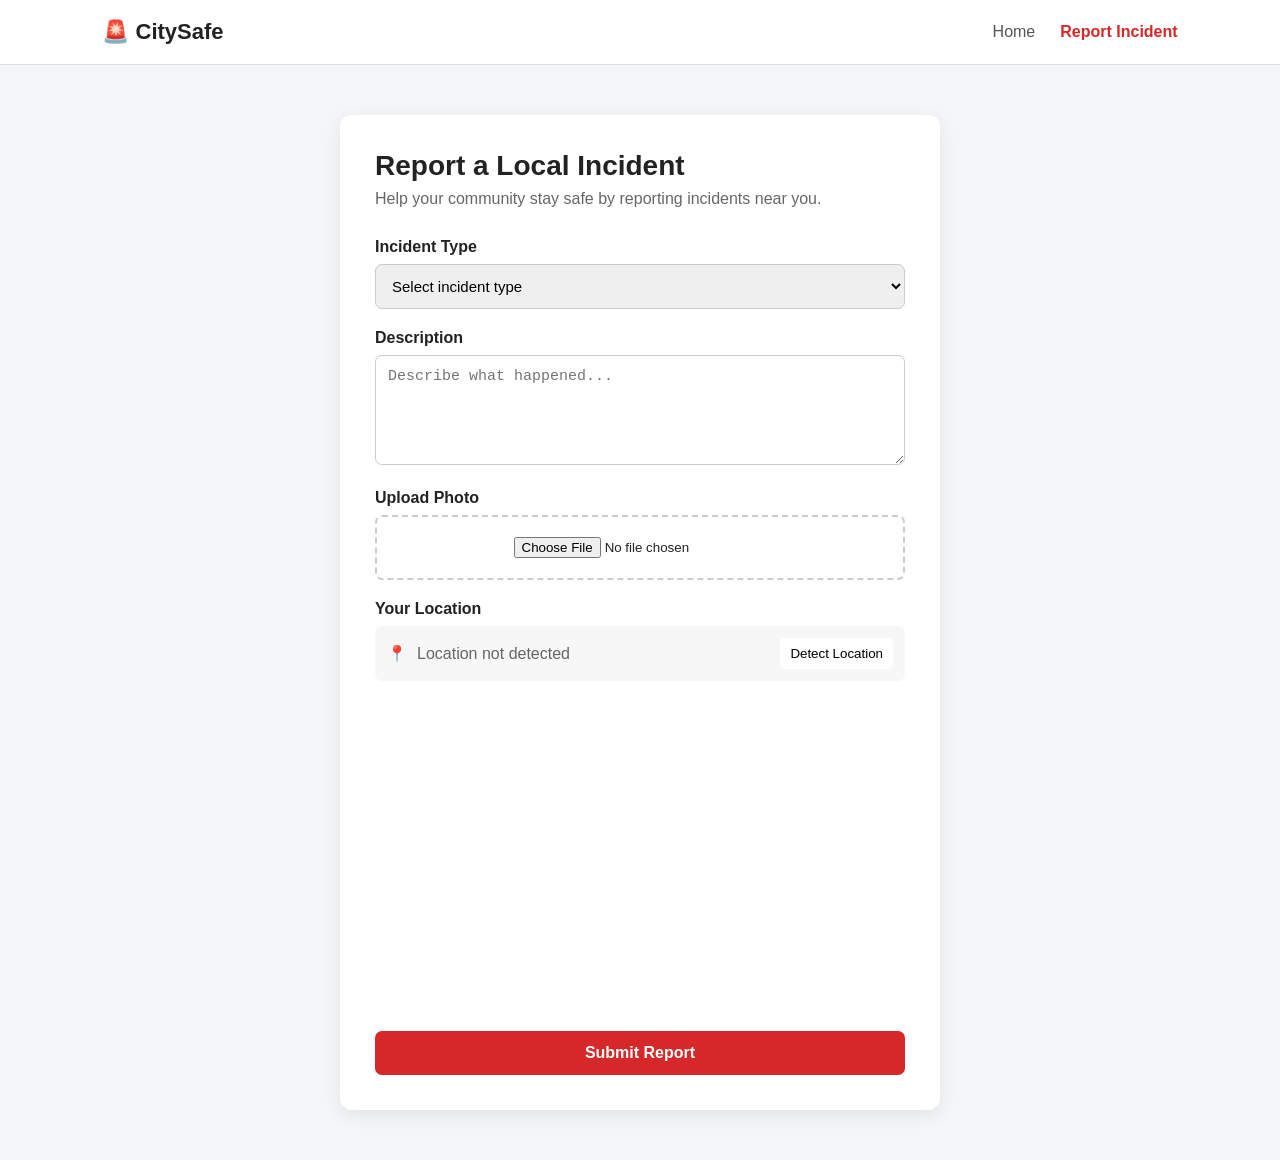
==== index.html @ e9fa4429 "initial frontend upload" ====
<!DOCTYPE html>
<html lang="en">

<head>
    <meta charset="UTF-8">
    <meta name="viewport" content="width=device-width, initial-scale=1.0">

    <title>CitySafe - Report Incident</title>

    <link rel="stylesheet" href="style.css">
    <link
    rel="stylesheet"
    href="https://unpkg.com/leaflet@1.9.4/dist/leaflet.css"
/>
</head>

<body>

    <header>

        <div class="logo">
            🚨 CitySafe
        </div>

        <nav>
            <a href="#">Home</a>
            <a href="#" class="active">Report Incident</a>
        </nav>

    </header>


    <main>

        <div class="form-container">

            <h1>Report a Local Incident</h1>

            <p class="subtitle">
                Help your community stay safe by reporting incidents near you.
            </p>


            <form id="incidentForm">

                <label for="incidentType">
                    Incident Type
                </label>

                <select id="incidentType" required>

                    <option value="">
                        Select incident type
                    </option>

                    <option>
                        Waterlogging
                    </option>

                    <option>
                        Fallen Tree
                    </option>

                    <option>
                        Road Blockage
                    </option>

                    <option>
                        Pipe Burst
                    </option>

                    <option>
                        Fire
                    </option>

                    <option>
                        Dangerous Pothole
                    </option>

                    <option>
                        Other
                    </option>

                </select>


                <label for="description">
                    Description
                </label>

                <textarea
                    id="description"
                    placeholder="Describe what happened..."
                    required
                ></textarea>


                <label for="photo">
                    Upload Photo
                </label>

                <div class="upload-box">

                    <input
                        type="file"
                        id="photo"
                        accept="image/*""
                        >
                    
                    <img
                        id="photoPreview"
                        src=""
                        alt="Photo preview"
                        style="display: none;"
                    >    
                
                        

                </div>


                <label>
                    Your Location
                </label>

                <div class="location-box">

                    <span>📍</span>

                    <span id="locationText">
                        Location not detected
                    </span>

                    <button
                        type="button"
                        id="locationBtn"
                    >
                        Detect Location
                    </button>

                </div>
                <div id="map"></div>


                <button
                    type="button"
                    id="submitBtn"
                    class="submit-btn"
                >
                    Submit Report
                </button>

            </form>

            <div id="message"></div>

        </div>

    </main>
    <script src="https://unpkg.com/leaflet@1.9.4/dist/leaflet.js"></script>
    <script src="script.js"></script>

</body>

</html>
---- style.css ----
* {
    box-sizing: border-box;
    margin: 0;
    padding: 0;
}

body {
    font-family: Arial, sans-serif;
    background: #f4f6f8;
    color: #222;
}

/* Header */

header {
    background: white;
    height: 65px;
    padding: 0 8%;

    display: flex;
    align-items: center;
    justify-content: space-between;

    border-bottom: 1px solid #ddd;
}

.logo {
    font-size: 22px;
    font-weight: bold;
}

nav {
    display: flex;
    gap: 25px;
}

nav a {
    text-decoration: none;
    color: #555;
}

nav a.active {
    color: #d62828;
    font-weight: bold;
}

/* Main */

main {
    min-height: calc(100vh - 65px);

    display: flex;
    justify-content: center;

    padding: 50px 20px;
}

/* Form */

.form-container {
    width: 100%;
    max-width: 600px;

    background: white;

    padding: 35px;

    border-radius: 12px;

    box-shadow: 0 5px 20px rgba(0, 0, 0, 0.08);
}

h1 {
    font-size: 28px;
    margin-bottom: 8px;
}

.subtitle {
    color: #666;
    margin-bottom: 30px;
}

/* Form fields */

label {
    display: block;

    margin-top: 20px;
    margin-bottom: 8px;

    font-weight: bold;
}

select,
textarea {
    width: 100%;

    padding: 12px;

    border: 1px solid #ccc;

    border-radius: 7px;

    font-size: 15px;
}

textarea {
    height: 110px;
    resize: vertical;
}

/* Upload */

.upload-box {
    border: 2px dashed #ccc;

    padding: 20px;

    border-radius: 7px;

    text-align: center;
}

/* Location */

.location-box {
    display: flex;
    align-items: center;
    gap: 10px;

    padding: 12px;

    background: #f7f7f7;

    border-radius: 7px;
}

#locationText {
    flex: 1;
    color: #666;
}

#locationBtn {
    border: none;

    background: white;

    padding: 8px 10px;

    border-radius: 5px;

    cursor: pointer;
}

/* Submit */

.submit-btn {
    width: 100%;

    margin-top: 30px;

    padding: 13px;

    border: none;

    border-radius: 7px;

    background: #d62828;

    color: white;

    font-size: 16px;

    font-weight: bold;

    cursor: pointer;
}
#photoPreview {
    width: 100%;
    max-width: 400px;
    height: 250px;
    object-fit: contain;
    display: block;
    margin: 15px auto;
    border-radius: 10px;
}
#map {
    height: 300px;
    width: 100%;
    margin-top: 20px;
    border-radius: 10px;
}
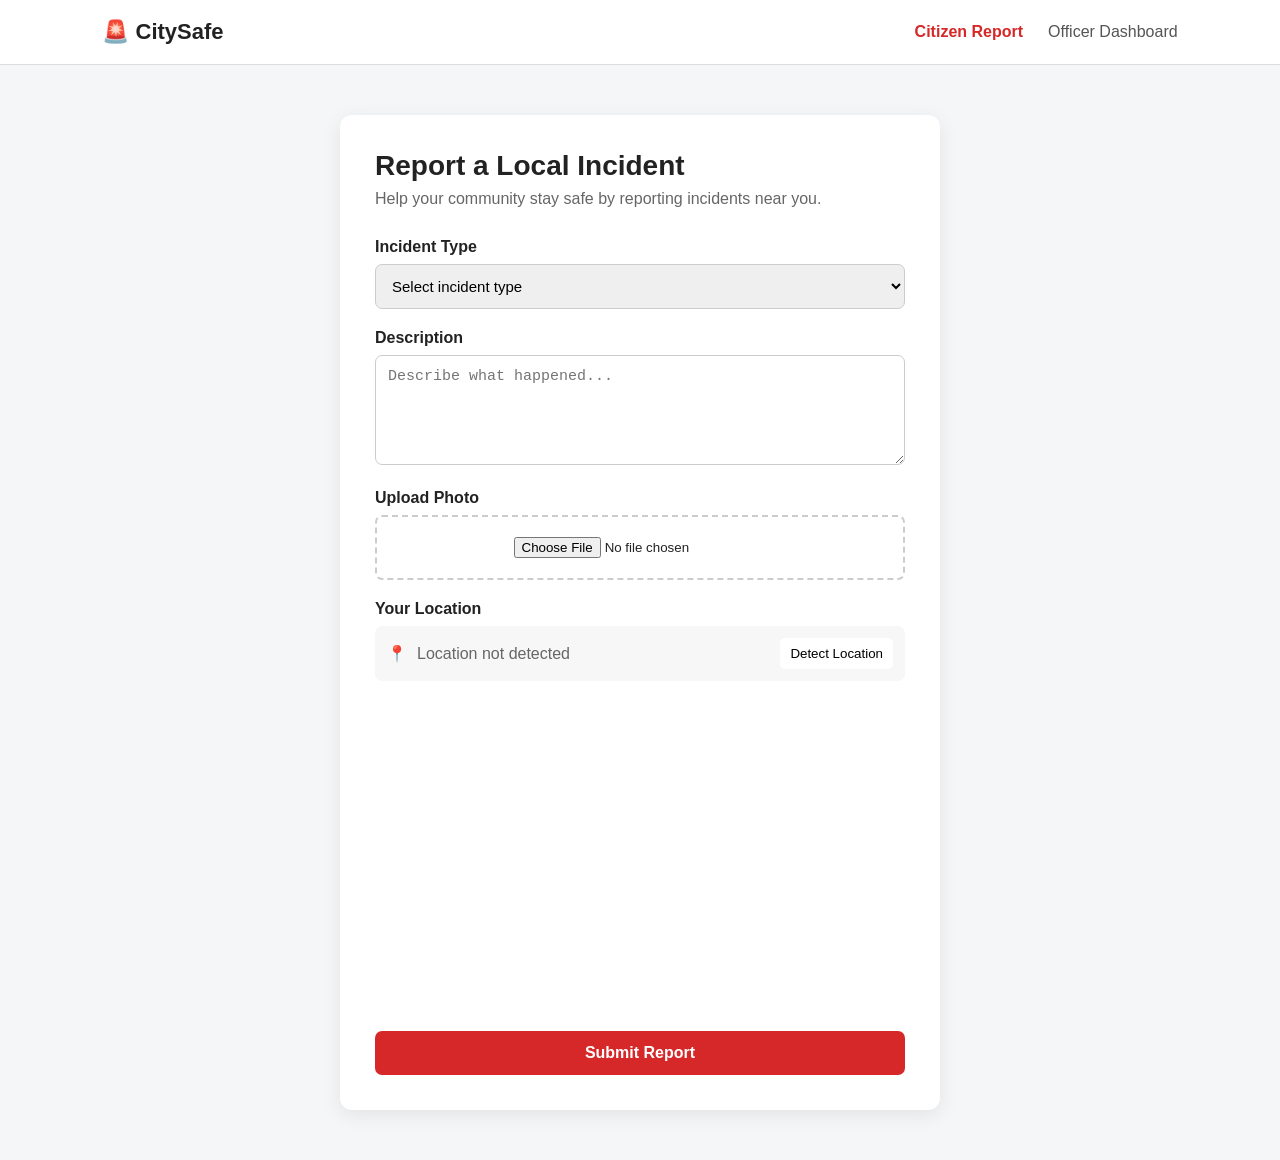
==== commit 2d602657: "Added officer dashboard and updated citizen officer flow" ====
--- a/index.html
+++ b/index.html
@@ -23,8 +23,14 @@
         </div>
 
         <nav>
-            <a href="#">Home</a>
-            <a href="#" class="active">Report Incident</a>
+            <nav>
+    <a href="#" class="active">Citizen Report</a>
+
+    <a href="officer.html">
+        Officer Dashboard
+    </a>
+</nav>
+            
         </nav>
 
     </header>
--- a/style.css
+++ b/style.css
@@ -189,4 +189,84 @@
     width: 100%;
     margin-top: 20px;
     border-radius: 10px;
-}+}
+.dashboard-card {
+    background: #f7f7f7;
+    border: 1px solid #ddd;
+    padding: 20px;
+    margin-top: 15px;
+    border-radius: 8px;
+}
+
+.dashboard-card h2 {
+    font-size: 18px;
+    margin-bottom: 8px;
+}
+
+.dashboard-card p {
+    font-size: 28px;
+    font-weight: bold;
+}
+
+.report-card {
+    background: white;
+    border: 1px solid #ddd;
+    padding: 15px;
+    margin-top: 12px;
+    border-radius: 8px;
+}
+
+.report-card h3 {
+    margin-bottom: 8px;
+}
+
+.report-card p {
+    margin-top: 5px;
+    color: #666;
+}
+.report-details {
+    margin-top: 30px;
+    padding: 20px;
+
+    background: #f7f7f7;
+
+    border: 1px solid #ddd;
+
+    border-radius: 8px;
+}
+
+.report-details h2 {
+    margin-bottom: 15px;
+}
+
+.report-details p {
+    margin-top: 10px;
+    color: #555;
+}
+
+.action-btn {
+    margin-top: 18px;
+
+    padding: 10px 16px;
+
+    border: none;
+
+    border-radius: 6px;
+
+    background: #d62828;
+
+    color: white;
+
+    cursor: pointer;
+}
+
+.action-btn:hover {
+    background: #b71c1c;
+}
+#officerMap {
+    height: 400px;
+    width: 100%;
+    margin-top: 20px;
+    border-radius: 8px;
+}
+    
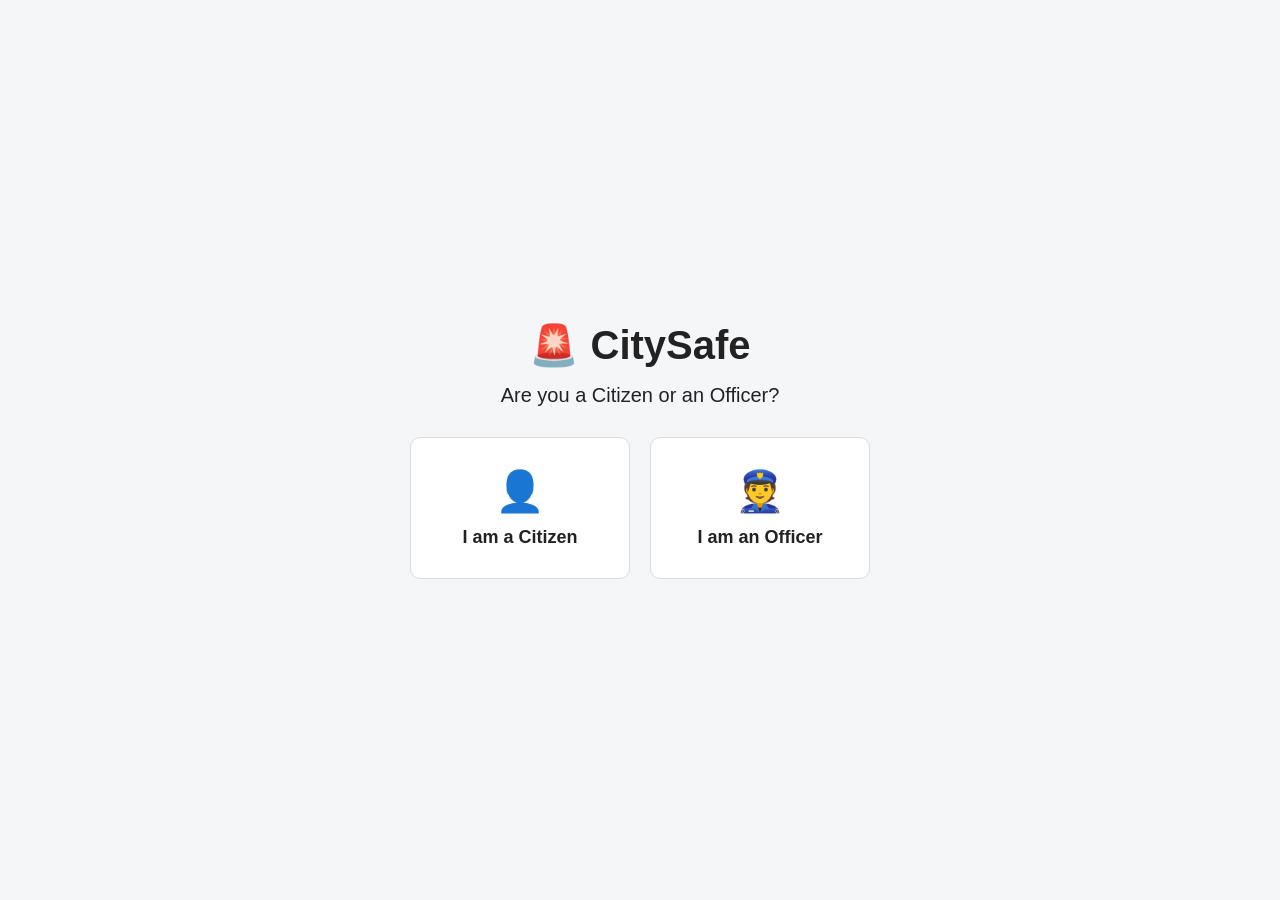
==== commit 871ace4a: "Add login flow and update home page" ====
--- a/index.html
+++ b/index.html
@@ -2,169 +2,48 @@
 <html lang="en">
 
 <head>
+
     <meta charset="UTF-8">
+
     <meta name="viewport" content="width=device-width, initial-scale=1.0">
 
-    <title>CitySafe - Report Incident</title>
+    <title>CitySafe</title>
 
     <link rel="stylesheet" href="style.css">
-    <link
-    rel="stylesheet"
-    href="https://unpkg.com/leaflet@1.9.4/dist/leaflet.css"
-/>
+
 </head>
 
 <body>
 
-    <header>
+    <main class="home-container">
 
-        <div class="logo">
-            🚨 CitySafe
-        </div>
+        <div class="home-content">
 
-        <nav>
-            <nav>
-    <a href="#" class="active">Citizen Report</a>
+            <h1>🚨 CitySafe</h1>
 
-    <a href="officer.html">
-        Officer Dashboard
-    </a>
-</nav>
-            
-        </nav>
-
-    </header>
-
-
-    <main>
-
-        <div class="form-container">
-
-            <h1>Report a Local Incident</h1>
-
-            <p class="subtitle">
-                Help your community stay safe by reporting incidents near you.
+            <p>
+                Are you a Citizen or an Officer?
             </p>
 
+            <div class="role-container">
 
-            <form id="incidentForm">
+                <!-- Citizen -->
+                <a href="login-citizen.html" class="role-card">
+                    <span>👤</span>
+                    <strong>I am a Citizen</strong>
+                </a>
 
-                <label for="incidentType">
-                    Incident Type
-                </label>
+                <!-- Officer -->
+                <a href="login-officer.html" class="role-card">
+                    <span>👮</span>
+                    <strong>I am an Officer</strong>
+                </a>
 
-                <select id="incidentType" required>
-
-                    <option value="">
-                        Select incident type
-                    </option>
-
-                    <option>
-                        Waterlogging
-                    </option>
-
-                    <option>
-                        Fallen Tree
-                    </option>
-
-                    <option>
-                        Road Blockage
-                    </option>
-
-                    <option>
-                        Pipe Burst
-                    </option>
-
-                    <option>
-                        Fire
-                    </option>
-
-                    <option>
-                        Dangerous Pothole
-                    </option>
-
-                    <option>
-                        Other
-                    </option>
-
-                </select>
-
-
-                <label for="description">
-                    Description
-                </label>
-
-                <textarea
-                    id="description"
-                    placeholder="Describe what happened..."
-                    required
-                ></textarea>
-
-
-                <label for="photo">
-                    Upload Photo
-                </label>
-
-                <div class="upload-box">
-
-                    <input
-                        type="file"
-                        id="photo"
-                        accept="image/*""
-                        >
-                    
-                    <img
-                        id="photoPreview"
-                        src=""
-                        alt="Photo preview"
-                        style="display: none;"
-                    >    
-                
-                        
-
-                </div>
-
-
-                <label>
-                    Your Location
-                </label>
-
-                <div class="location-box">
-
-                    <span>📍</span>
-
-                    <span id="locationText">
-                        Location not detected
-                    </span>
-
-                    <button
-                        type="button"
-                        id="locationBtn"
-                    >
-                        Detect Location
-                    </button>
-
-                </div>
-                <div id="map"></div>
-
-
-                <button
-                    type="button"
-                    id="submitBtn"
-                    class="submit-btn"
-                >
-                    Submit Report
-                </button>
-
-            </form>
-
-            <div id="message"></div>
+            </div>
 
         </div>
 
     </main>
-    <script src="https://unpkg.com/leaflet@1.9.4/dist/leaflet.js"></script>
-    <script src="script.js"></script>
 
 </body>
 
--- a/style.css
+++ b/style.css
@@ -269,4 +269,228 @@
     margin-top: 20px;
     border-radius: 8px;
 }
+
+/* Home Page */
+
+.home-container {
+    min-height: 100vh;
+    display: flex;
+    justify-content: center;
+    align-items: center;
+    padding: 20px;
+}
+
+.home-content {
+    text-align: center;
+    width: 100%;
+    max-width: 700px;
+}
+
+.home-content h1 {
+    font-size: 40px;
+    margin-bottom: 15px;
+}
+
+.home-content > p {
+    font-size: 20px;
+    margin-bottom: 30px;
+}
+
+.role-container {
+    display: flex;
+    gap: 20px;
+    justify-content: center;
+}
+
+.role-card {
+    width: 220px;
+    padding: 30px 20px;
+
+    border: 1px solid #ddd;
+    border-radius: 10px;
+
+    text-decoration: none;
+    color: inherit;
+    background: white;
+
+    display: flex;
+    flex-direction: column;
+    align-items: center;
+    gap: 12px;
+}
+
+.role-card span {
+    font-size: 40px;
+}
+
+.role-card strong {
+    font-size: 18px;
+}
+
+.role-card:hover {
+    transform: translateY(-3px);
+}
+
+/* =========================
+   LOGIN PAGE
+========================= */
+
+.login-container {
+    min-height: 100vh;
+    display: flex;
+    justify-content: center;
+    align-items: center;
+    padding: 20px;
+}
+
+.login-box {
+    width: 100%;
+    max-width: 420px;
+    padding: 40px 35px;
+
+    background: rgba(255, 255, 255, 0.9);
+
+    border: 1px solid rgba(148, 163, 184, 0.25);
+    border-radius: 20px;
+
+    box-shadow:
+        0 20px 50px rgba(15, 23, 42, 0.12);
+
+    text-align: center;
+}
+
+.login-box h1 {
+    font-size: 32px;
+    margin-bottom: 10px;
+}
+
+.login-box h2 {
+    font-size: 28px;
+    margin-bottom: 8px;
+}
+
+.login-box > p {
+    color: #64748b;
+    margin-bottom: 30px;
+}
+
+/* Form */
+
+.login-box form {
+    text-align: left;
+}
+
+.login-box label {
+    display: block;
+    margin-bottom: 7px;
+
+    font-size: 14px;
+    font-weight: 600;
+    color: #334155;
+}
+
+.login-box input {
+    width: 100%;
+    box-sizing: border-box;
+
+    padding: 13px 14px;
+    margin-bottom: 18px;
+
+    border: 1px solid #cbd5e1;
+    border-radius: 10px;
+
+    font-size: 15px;
+    outline: none;
+
+    transition: border-color 0.2s ease,
+                box-shadow 0.2s ease;
+}
+
+.login-box input:focus {
+    border-color: #2563eb;
+
+    box-shadow:
+        0 0 0 3px rgba(37, 99, 235, 0.12);
+}
+
+/* Login Button */
+
+.login-box button {
+    width: 100%;
+
+    padding: 14px;
+
+    border: none;
+    border-radius: 10px;
+
+    background: #2563eb;
+    color: white;
+
+    font-size: 16px;
+    font-weight: 700;
+
+    cursor: pointer;
+
+    transition:
+        transform 0.2s ease,
+        background 0.2s ease,
+        box-shadow 0.2s ease;
+}
+
+.login-box button:hover {
+    background: #1d4ed8;
+
+    transform: translateY(-2px);
+
+    box-shadow:
+        0 8px 20px rgba(37, 99, 235, 0.25);
+}
+
+/* Login Note */
+
+.login-note {
+    font-size: 13px !important;
+    margin-top: 20px;
+    margin-bottom: 15px !important;
+}
+
+/* Back Home */
+
+.back-home {
+    display: inline-block;
+
+    margin-top: 10px;
+
+    text-decoration: none;
+
+    color: #2563eb;
+
+    font-size: 14px;
+    font-weight: 600;
+}
+
+.back-home:hover {
+    text-decoration: underline;
+}
+
+/* Mobile */
+
+@media (max-width: 500px) {
+
+    .login-container {
+        padding: 15px;
+    }
+
+    .login-box {
+        padding: 30px 22px;
+    }
+
+    .login-box h1 {
+        font-size: 28px;
+    }
+
+    .login-box h2 {
+        font-size: 24px;
+    }
+}
     
